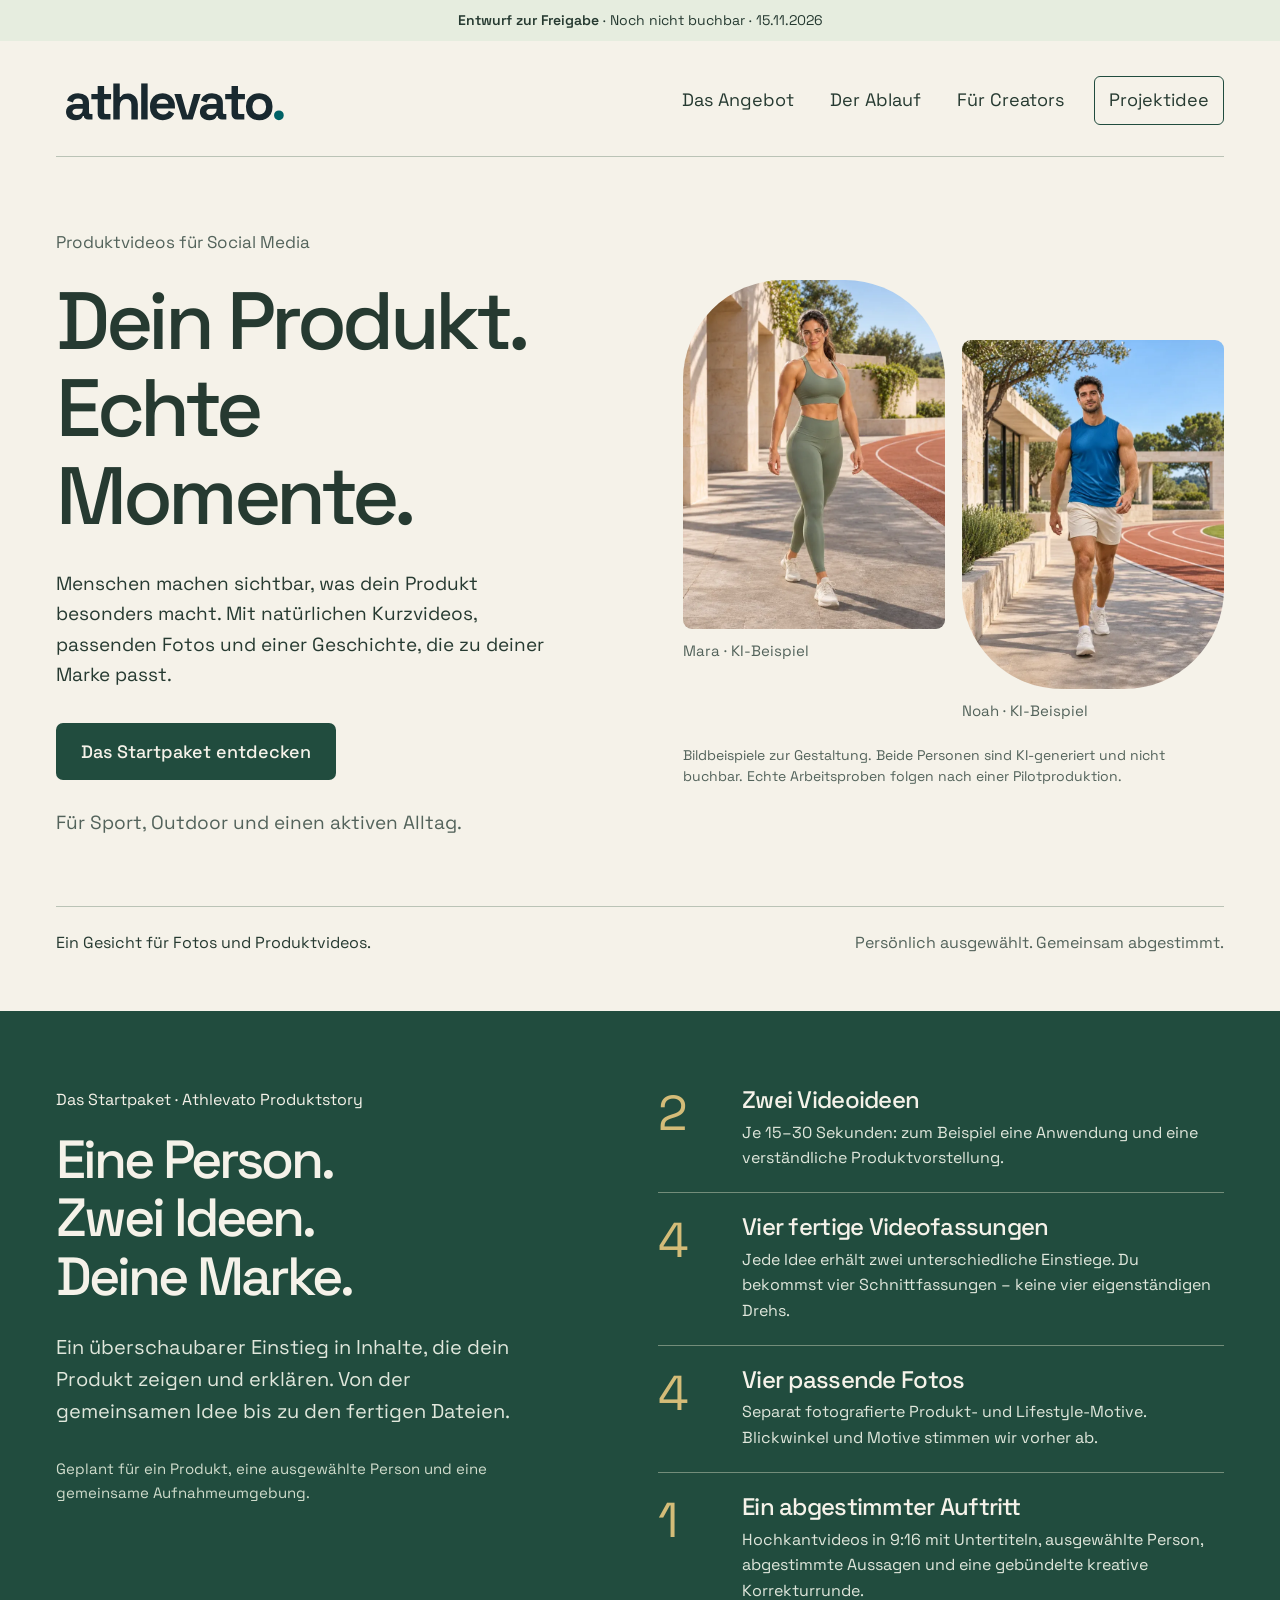
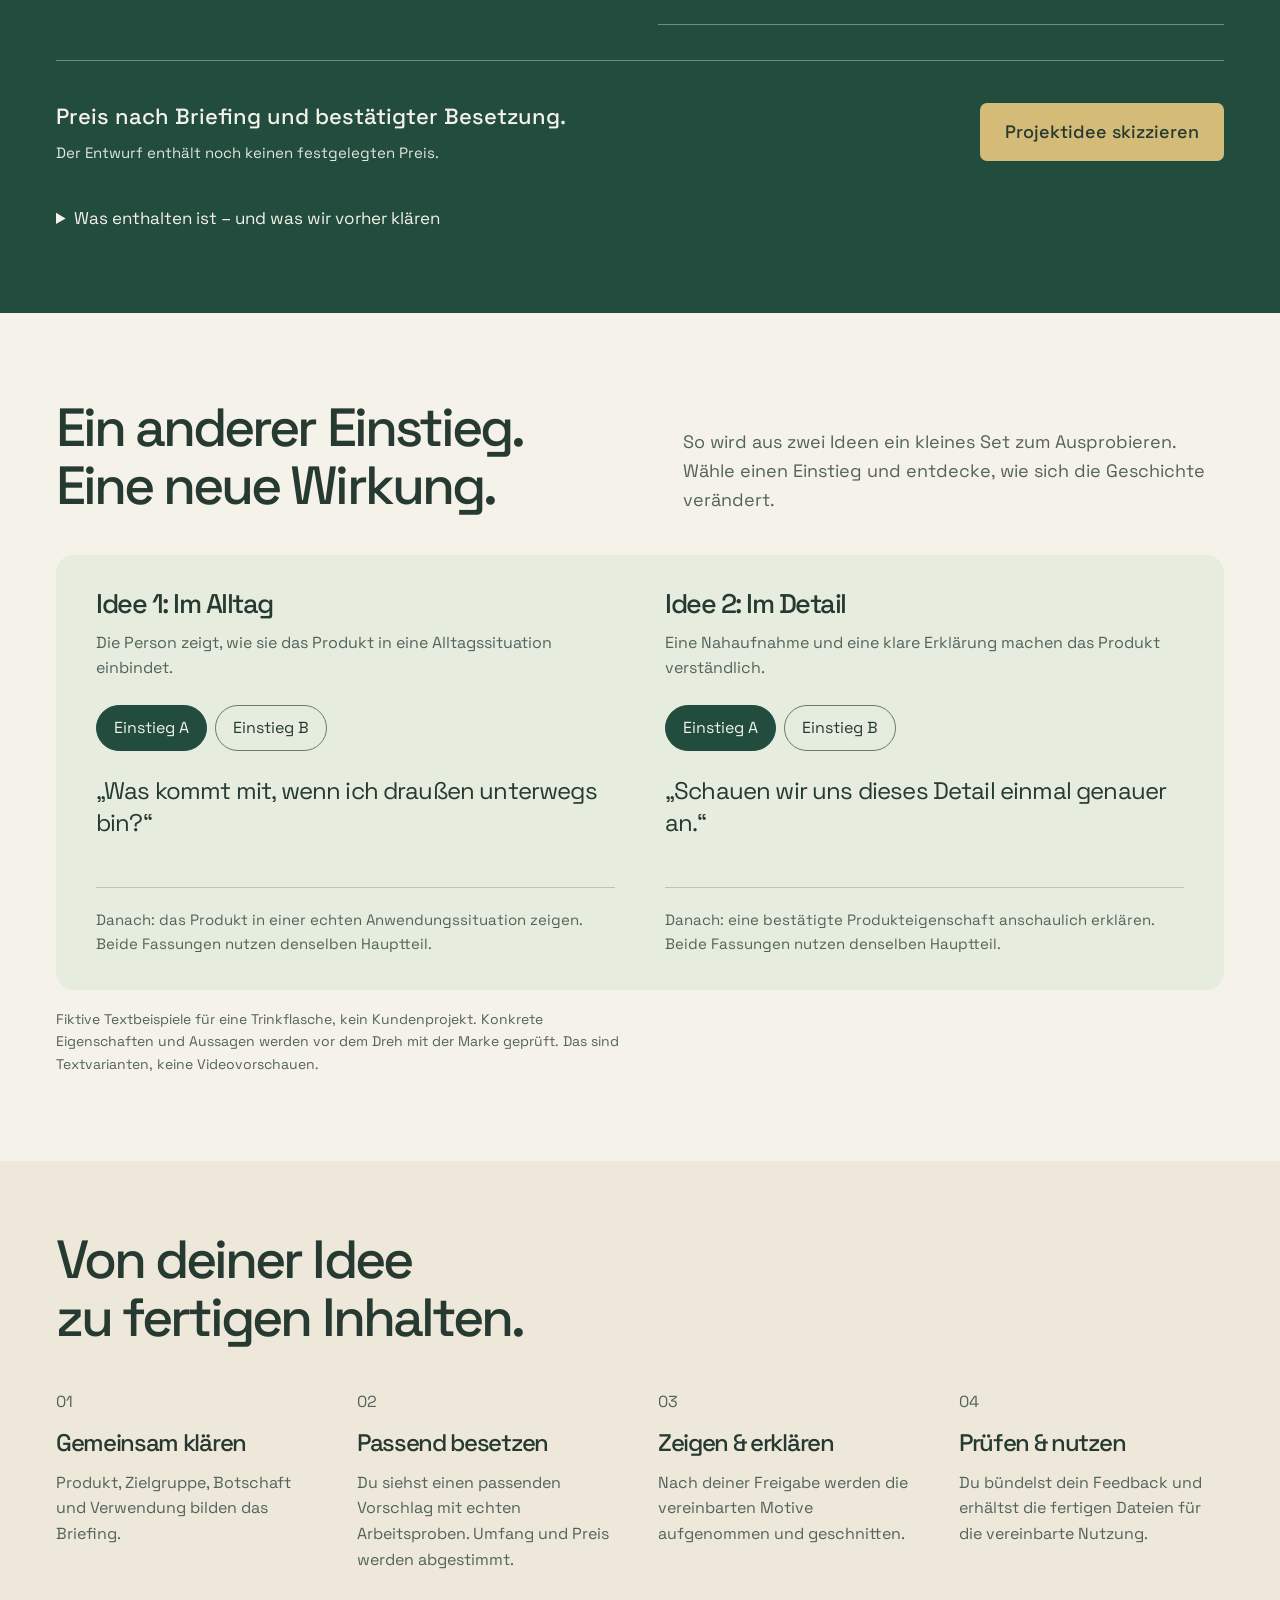
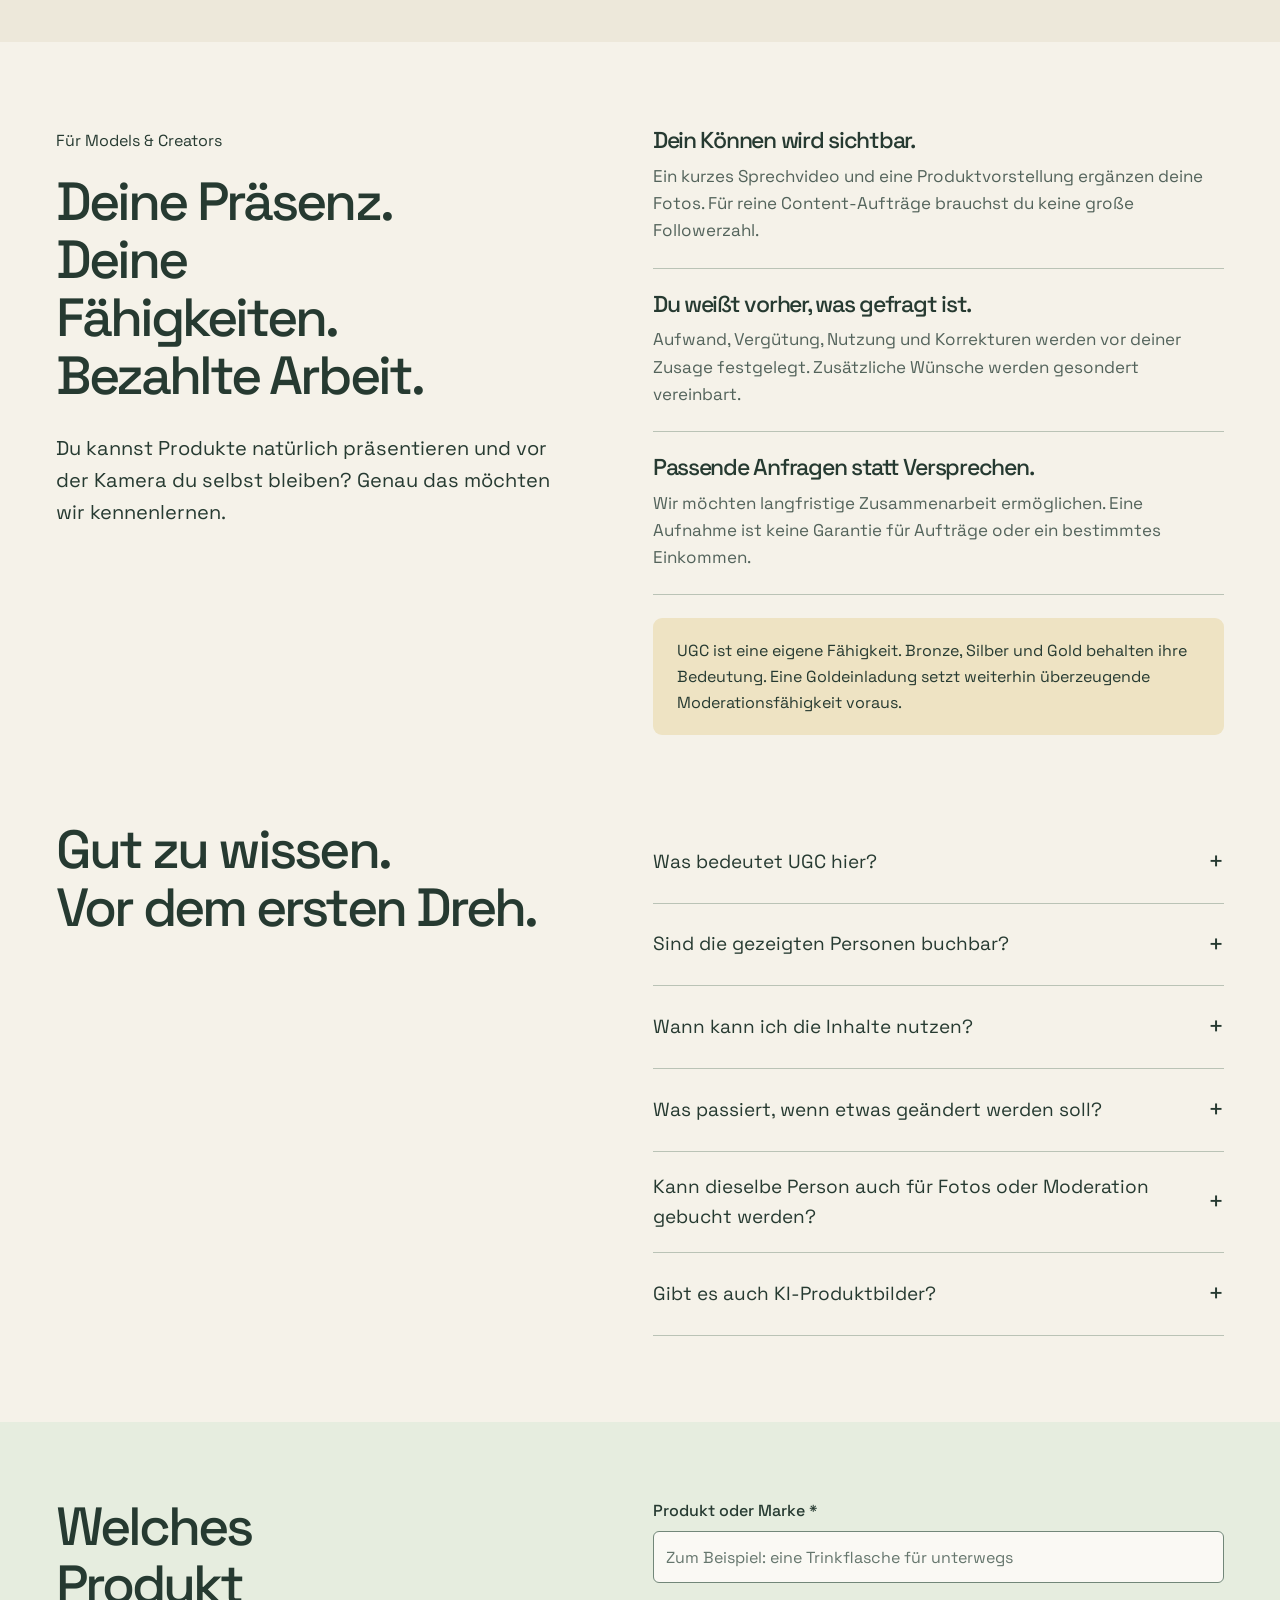
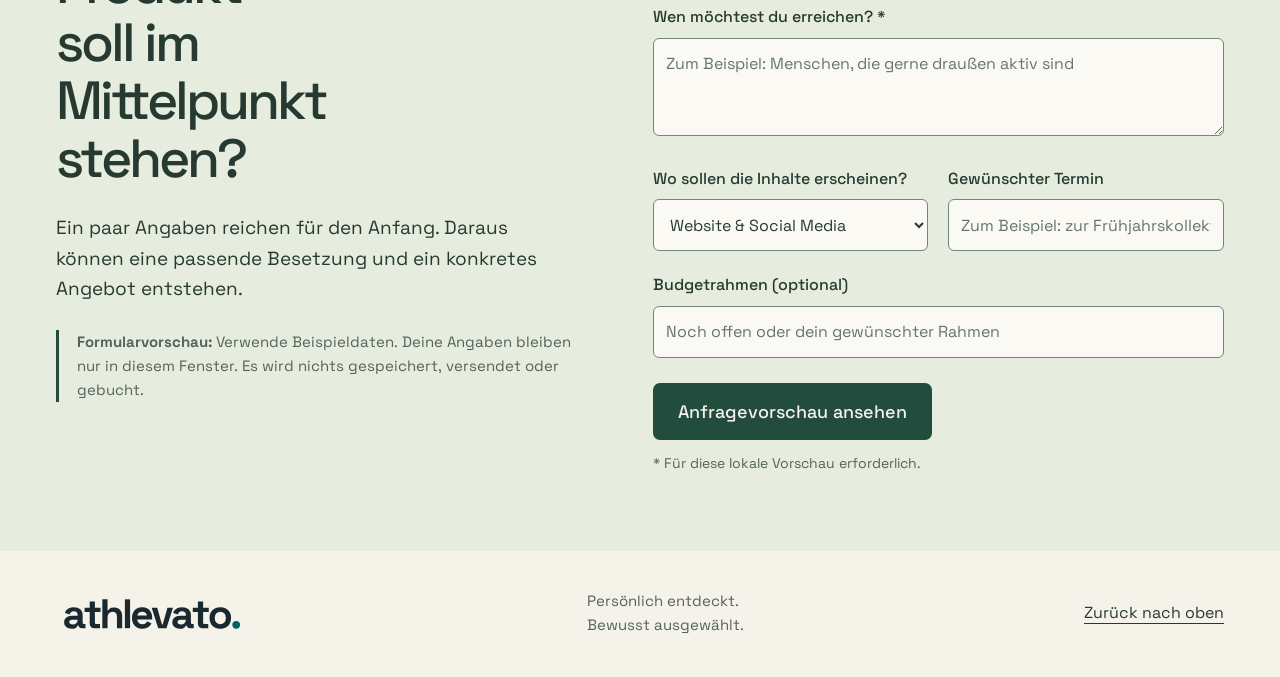
==== athlevato/ugc/index.html @ 89433fc5 "Add separate Athlevato UGC offer draft showcase" ====
<!doctype html>
<html lang="de">
<head>
<meta charset="utf-8"><meta name="viewport" content="width=device-width,initial-scale=1">
<meta name="robots" content="noindex,nofollow"><meta name="theme-color" content="#214c3e">
<meta http-equiv="Content-Security-Policy" content="default-src 'none'; img-src data:; font-src data:; style-src 'unsafe-inline'; script-src 'unsafe-inline'; connect-src 'none'; form-action 'none'; base-uri 'none'">
<meta name="description" content="Athlevato-Gestaltungsentwurf: Produktvideos und Fotos mit ausgewählten Menschen. Kein buchbares Angebot.">
<title>Athlevato Produktstory – Website-Entwurf</title>
<style>@font-face{font-family:Athlevato;src:url('[data-uri]') format('woff2');font-weight:300 700;font-display:swap}
:root{color-scheme:light;--paper:#f5f2e9;--forest:#214c3e;--sage:#e6eddf;--gold:#d4bc78;--ink:#263a31;--muted:#53635b;--line:#bac3b6}
*{box-sizing:border-box}html{scroll-behavior:smooth;scroll-padding-top:30px}body{margin:0;background:var(--paper);color:var(--ink);font:400 18px/1.6 Athlevato,Arial,sans-serif;-webkit-font-smoothing:antialiased}button,input,select,textarea{font:inherit}button,a,summary{touch-action:manipulation}button{cursor:pointer}a{color:inherit;text-underline-offset:5px}img{display:block;max-width:100%;height:auto}h1,h2,h3,p,figure{margin:0}h1,h2,h3{font-weight:500;letter-spacing:-.055em;line-height:1.08}p{max-width:64ch}h1{font-size:clamp(62px,6.35vw,96px)}h2{font-size:clamp(40px,4.2vw,64px)}h3{font-size:27px}.wrap{width:min(1280px,calc(100% - 112px));margin:auto}a:focus-visible,button:focus-visible,input:focus-visible,select:focus-visible,textarea:focus-visible,summary:focus-visible{outline:3px solid #99702b;outline-offset:5px}.on-dark :focus-visible{outline-color:var(--gold)}[hidden]{display:none!important}.skip{position:fixed;z-index:20;top:10px;left:15px;background:var(--forest);color:white;padding:14px;transform:translateY(-180%)}.skip:focus{transform:none}.draft-ribbon{padding:10px 20px;background:var(--sage);text-align:center;font-size:14px;line-height:1.5}.draft-ribbon strong{font-weight:600}.site-header{display:flex;align-items:center;justify-content:space-between;gap:20px;padding-block:27px 23px;border-bottom:1px solid var(--line)}.wordmark{display:block;width:235px;flex-shrink:0}.wordmark img{width:100%}.site-header nav{display:flex;align-items:center;gap:8px}.site-header nav a{padding:9px 14px;min-height:48px;display:flex;align-items:center;text-decoration:none;border-radius:6px;font-size:18px}.site-header nav a:hover{background:var(--sage)}.site-header nav .nav-cta{border:1px solid var(--forest);margin-left:8px}.hero{display:grid;grid-template-columns:1.05fr 1fr;gap:58px;align-items:center;padding-block:72px 68px}.hero-copy .intro-label{margin-bottom:22px;font-size:17px;color:var(--muted)}.hero-copy>p:not(.intro-label){font-size:19px;margin-top:28px;max-width:43ch}.hero-actions{display:flex;align-items:center;gap:24px;margin-top:32px;flex-wrap:wrap}.button{display:inline-flex;align-items:center;justify-content:center;min-height:56px;border:1px solid transparent;padding:15px 24px;border-radius:7px;background:var(--forest);color:var(--paper);text-decoration:none;font-weight:500;line-height:1.4;transition:background .15s}.button:hover{background:#173b2f}.button.gold{background:var(--gold);color:var(--ink)}.button.gold:hover{background:#e0cb93}.button.ghost{background:transparent;border-color:var(--forest);color:var(--forest)}.button.ghost:hover{background:var(--sage)}.hero .sector{font-size:15px;margin-top:23px;color:var(--muted)}.hero-visual{min-width:0;position:relative}.photo-duo{display:grid;grid-template-columns:1fr 1fr;gap:17px;align-items:start}.photo-duo figure:nth-child(2){padding-top:60px}.photo-duo img{width:100%;aspect-ratio:3/4;object-fit:contain;border-radius:100px 100px 9px 9px}.photo-duo figure:nth-child(2) img{border-radius:9px 9px 100px 100px}.photo-duo figcaption{font-size:15px;padding-top:10px;color:var(--muted)}.image-note{font-size:14px;line-height:1.5;margin-top:22px;color:var(--muted)}.hero-bottom{display:flex;justify-content:space-between;gap:26px;border-top:1px solid var(--line);padding-block:23px 27px;font-size:16px}.hero-bottom span:last-child{color:var(--muted)}.package{background:var(--forest);color:var(--paper);padding-block:76px 70px;margin-top:28px}.package-grid{display:grid;grid-template-columns:.95fr 1.05fr;gap:90px}.eyebrow{font-size:16px;margin-bottom:19px}.package h2{max-width:12ch}.package-lead{font-size:20px;margin-top:25px;max-width:35ch;color:#e0e7dc}.package .scope{font-size:15px;color:#d0dccc;margin-top:30px}.deliverable{display:grid;grid-template-columns:64px 1fr;gap:20px;padding:21px 0;border-bottom:1px solid #738d7a}.deliverable:first-child{padding-top:0}.deliverable .number{font-size:49px;line-height:1.1;letter-spacing:-.07em;color:var(--gold)}.deliverable h3{font-size:24px;letter-spacing:-.03em;margin-bottom:7px}.deliverable p{font-size:16px;color:#e0e7dc;line-height:1.6}.package-foot{display:flex;justify-content:space-between;align-items:center;gap:32px;padding-top:38px;margin-top:35px;border-top:1px solid #738d7a}.package-foot strong{font-size:22px;font-weight:500;display:block}.package-foot small{display:block;font-size:15px;color:#e0e7dc;margin-top:6px}.package-details{margin-top:30px}.package-details summary{cursor:pointer;min-height:48px;padding-block:10px;font-size:17px}.package-details>div{padding-top:15px;color:#e0e7dc}.package-details p{font-size:16px;margin-bottom:14px;max-width:80ch}.section{padding-block:86px}.section-head{display:grid;grid-template-columns:1.05fr 1fr;gap:58px;align-items:end;margin-bottom:40px}.section-head>p{color:var(--muted);max-width:44ch}.story-demo{background:var(--sage);border-radius:18px;padding:34px 40px;display:grid;grid-template-columns:1fr 1fr;gap:50px}.concept{min-width:0}.concept>p{font-size:16px;color:var(--muted);margin-top:12px}.variant-switch{display:flex;gap:8px;margin-top:24px;flex-wrap:wrap}.variant-switch button{min-height:46px;padding:9px 17px;border:1px solid #647b6d;border-radius:30px;background:transparent;color:var(--ink);font-size:16px}.variant-switch button[aria-pressed=true]{background:var(--forest);color:var(--paper);border-color:var(--forest)}.opening{font-size:24px;line-height:1.35;letter-spacing:-.035em;margin-top:24px;min-height:100px}.concept .rest{padding-top:20px;border-top:1px solid var(--line);font-size:15px}.demo-note{font-size:14px;color:var(--muted);margin-top:18px}.workflow{background:#ede8da;padding-block:70px}.workflow h2{max-width:19ch;margin-bottom:42px}.steps{list-style:none;padding:0;margin:0;display:grid;grid-template-columns:repeat(4,1fr);gap:36px}.step-num{font-size:16px;display:block;color:var(--muted);margin-bottom:15px}.steps h3{font-size:24px;margin-bottom:14px}.steps p{font-size:16px;color:var(--muted)}.creator-section{display:grid;grid-template-columns:.95fr 1.05fr;gap:80px;align-items:start}.creator-section h2{max-width:12ch}.creator-section .lead{font-size:20px;margin-top:27px}.creator-points{padding:0;margin:0;list-style:none}.creator-points li{padding:0 0 23px;margin-bottom:23px;border-bottom:1px solid var(--line)}.creator-points h3{font-size:23px;margin-bottom:10px}.creator-points p{font-size:17px;color:var(--muted)}.gold-note{padding:20px 24px;background:#eee3c3;font-size:16px;border-radius:9px}.faq-section{padding-top:0}.faq-grid{display:grid;grid-template-columns:.95fr 1.05fr;gap:80px}.faq-list{min-width:0}.faq-list details{border-bottom:1px solid var(--line)}.faq-list summary{list-style:none;cursor:pointer;font-size:19px;display:flex;justify-content:space-between;align-items:center;gap:20px;min-height:70px;padding-block:20px}.faq-list summary::-webkit-details-marker{display:none}.faq-list summary span{font-size:26px}.faq-list details[open] summary span{transform:rotate(45deg)}.faq-list details p{color:var(--muted);padding:0 30px 24px 0;font-size:17px}.request-section{background:var(--sage);padding-block:76px}.request-grid{display:grid;grid-template-columns:.95fr 1.05fr;gap:80px}.request-grid h2{max-width:11ch}.request-grid .lead{font-size:19px;margin-top:25px}.request-note{margin-top:26px;border-left:3px solid var(--forest);padding-left:18px;font-size:15px;color:var(--muted)}.form-grid{display:grid;grid-template-columns:1fr 1fr;gap:21px 20px}.field{display:block;min-width:0}.field.full{grid-column:1/-1}.field>span{display:block;font-size:16px;font-weight:500;margin-bottom:8px}.field input,.field select,.field textarea{width:100%;min-height:52px;border:1px solid #728779;border-radius:6px;background:#faf9f4;color:var(--ink);padding:12px;font-size:16px}.field textarea{min-height:98px;resize:vertical}.field input::placeholder,.field textarea::placeholder{color:#65766d;opacity:1}.form-actions{margin-top:25px}.form-actions p{font-size:14px;color:var(--muted);margin-top:12px}.footer{display:flex;justify-content:space-between;gap:30px;align-items:center;padding-block:36px 38px}.footer img{width:190px}.footer p{font-size:15px;color:var(--muted)}.footer a{min-height:44px;display:flex;align-items:center;font-size:16px}dialog{width:min(660px,calc(100vw - 32px));max-height:90dvh;padding:34px;border:0;border-radius:14px;background:var(--paper);color:var(--ink);box-shadow:0 18px 60px #18352a40}dialog::backdrop{background:#18352a99}dialog h2{font-size:37px;padding-right:42px}dialog>p{font-size:16px;color:var(--muted);margin-top:18px}.dialog-close{position:absolute;right:17px;top:17px;width:44px;height:44px;background:var(--sage);border:0;border-radius:50%;color:var(--ink);font-size:28px}.preview-list{margin:24px 0}.preview-list div{padding:13px 0;border-bottom:1px solid var(--line)}.preview-list dt{font-size:14px;color:var(--muted)}.preview-list dd{font-size:17px;margin:5px 0 0;overflow-wrap:anywhere}.dialog-bottom{margin-top:20px}::selection{background:var(--gold);color:var(--ink)}
@media(min-width:1600px){.hero{padding-block:90px}.photo-duo{gap:22px}}
@media(max-width:1150px){.wrap{width:calc(100% - 72px)}.site-header nav a{padding-inline:10px;font-size:16px}.wordmark{width:200px}.hero{gap:35px}.hero h1{font-size:clamp(58px,6.8vw,80px)}.package-grid,.creator-section,.faq-grid,.request-grid{gap:48px}.package-grid{grid-template-columns:1fr 1.1fr}.section-head{gap:40px}.steps{gap:24px}.photo-duo figure:nth-child(2){padding-top:44px}}
@media(max-width:850px){.site-header{flex-wrap:wrap;padding-block:21px 17px;gap:14px}.site-header nav{width:100%;justify-content:space-between;gap:4px}.site-header nav a{padding:9px 10px}.site-header nav .nav-cta{margin-left:0}.hero{grid-template-columns:1fr;gap:38px;padding-block:42px}.hero h1{font-size:clamp(60px,9.8vw,85px)}.hero-copy>p:not(.intro-label){max-width:55ch}.hero-visual{width:min(610px,100%);margin:auto}.photo-duo figure:nth-child(2){padding-top:40px}.hero-bottom{flex-direction:column;gap:8px}.package-grid,.section-head,.creator-section,.faq-grid,.request-grid{grid-template-columns:1fr;gap:34px}.package h2,.creator-section h2,.request-grid h2{max-width:none}.package-lead{max-width:50ch}.package-grid{gap:40px}.package-foot{align-items:flex-start}.package-foot strong{font-size:20px}.section-head{margin-bottom:30px}.story-demo{padding:30px;gap:32px}.opening{font-size:21px;min-height:115px}.steps{grid-template-columns:1fr 1fr;gap:34px}.creator-section .lead{max-width:52ch}.request-note{max-width:45ch}}
@media(max-width:540px){body{font-size:17px}.wrap{width:calc(100% - 40px)}.draft-ribbon{font-size:14px;padding:9px 20px}.site-header{gap:13px}.wordmark{width:200px}.site-header nav{gap:7px;flex-wrap:wrap;justify-content:flex-start}.site-header nav a{font-size:15px;padding:8px 10px;min-height:44px;border:1px solid var(--line);border-radius:5px}.site-header nav .nav-cta{border-color:var(--forest)}.hero{padding-block:35px 30px;gap:32px}.hero-copy .intro-label{font-size:15px;margin-bottom:19px}.hero h1{font-size:clamp(48px,12.4vw,66px);line-height:1.05;letter-spacing:-.055em}.hero-copy>p:not(.intro-label){font-size:18px;margin-top:23px}.hero-actions{margin-top:25px}.button{font-size:16px;padding:14px 18px;min-height:54px}.hero .sector{margin-top:18px;font-size:14px}.photo-duo{gap:12px}.photo-duo figure:nth-child(2){padding-top:30px}.photo-duo img{border-radius:64px 64px 7px 7px}.photo-duo figure:nth-child(2) img{border-radius:7px 7px 64px 64px}.photo-duo figcaption{font-size:14px}.image-note{font-size:14px;margin-top:18px}.hero-bottom{font-size:15px;padding-block:20px}.package{margin-top:16px;padding-block:48px}.package h2{font-size:46px;max-width:11ch}.package-lead{font-size:18px}.package .scope{margin-top:22px}.deliverable{grid-template-columns:45px 1fr;gap:18px}.deliverable .number{font-size:40px}.deliverable h3{font-size:23px}.deliverable p{font-size:16px}.package-foot{display:block;padding-top:27px;margin-top:25px}.package-foot .button{margin-top:24px;width:100%}.package-details{margin-top:23px}.section{padding-block:52px}h2{font-size:43px}.section-head{gap:23px}.section-head>p{font-size:17px}.story-demo{display:block;padding:26px 22px;border-radius:12px}.concept+ .concept{margin-top:31px;padding-top:30px;border-top:1px solid #99aa9c}.opening{min-height:0;font-size:23px;margin-top:23px;margin-bottom:22px}.concept .rest{font-size:15px}.workflow{padding-block:49px}.workflow h2{font-size:42px;margin-bottom:30px}.steps{grid-template-columns:1fr;gap:24px}.steps li{display:grid;grid-template-columns:30px 1fr;column-gap:16px}.step-num{grid-row:span 2;margin:2px 0 0}.steps h3{margin-bottom:7px}.steps p{grid-column:2}.creator-section{gap:32px}.creator-section .lead{font-size:18px;margin-top:21px}.creator-points h3{font-size:23px}.creator-points p{font-size:17px}.gold-note{padding:18px;font-size:15px}.faq-section{padding-top:0}.faq-list summary{font-size:18px;min-height:64px}.faq-list details p{font-size:16px;padding-right:0}.request-section{padding-block:50px}.request-grid{gap:32px}.request-grid h2{font-size:45px}.request-grid .lead{font-size:18px;margin-top:21px}.form-grid{grid-template-columns:1fr;gap:19px}.field.full{grid-column:auto}.form-actions .button{width:100%}.footer{flex-wrap:wrap;gap:18px;padding-block:28px}.footer img{width:180px}.footer p{font-size:14px;max-width:26ch}.footer a{font-size:15px}dialog{padding:29px 23px}dialog h2{font-size:30px}}
@media(max-width:359px){.wrap{width:calc(100% - 32px)}.site-header nav a{font-size:14px;padding-inline:8px}.hero h1{font-size:46px}.package h2,h2{font-size:40px}.photo-duo{gap:10px}.photo-duo figcaption{font-size:14px}.form-actions .button{padding-inline:10px}}
@media(prefers-reduced-motion:reduce){html{scroll-behavior:auto}*,*::before,*::after{transition:none!important;animation:none!important}}
</style>
</head>
<body id="top">
<a class="skip" href="#main">Zum Inhalt springen</a>
<div class="draft-ribbon"><strong>Entwurf zur Freigabe</strong> · Noch nicht buchbar · 15.11.2026</div>
<header class="site-header wrap">
<a class="wordmark" href="#top" aria-label="Athlevato – zum Anfang"><img src="[data-uri]" alt="Athlevato" width="235" height="65"></a>
<nav aria-label="Seitennavigation"><a href="#angebot">Das Angebot</a><a href="#ablauf">Der Ablauf</a><a href="#creators">Für Creators</a><a class="nav-cta" href="#projekt">Projektidee</a></nav>
</header>
<main id="main">
<section class="hero wrap" aria-labelledby="hero-title">
<div class="hero-copy"><p class="intro-label">Produktvideos für Social Media</p>
<h1 id="hero-title">Dein Produkt.<br>Echte Momente.</h1>
<p>Menschen machen sichtbar, was dein Produkt besonders macht. Mit natürlichen Kurzvideos, passenden Fotos und einer Geschichte, die zu deiner Marke passt.</p>
<div class="hero-actions"><a class="button" href="#angebot">Das Startpaket entdecken</a></div>
<p class="sector">Für Sport, Outdoor und einen aktiven Alltag.</p></div>
<div class="hero-visual"><div class="photo-duo">
<figure><img src="[data-uri]" width="720" height="960" alt="Mara, eine fiktive KI-Beispielperson in salbeigrüner Sportkleidung, vollständig von Kopf bis Fuß."><figcaption>Mara · KI-Beispiel</figcaption></figure>
<figure><img src="[data-uri]" width="720" height="960" alt="Noah, eine fiktive KI-Beispielperson in blauem Sportshirt und hellen Shorts, vollständig von Kopf bis Fuß."><figcaption>Noah · KI-Beispiel</figcaption></figure>
</div><p class="image-note">Bildbeispiele zur Gestaltung. Beide Personen sind KI-generiert und nicht buchbar. Echte Arbeitsproben folgen nach einer Pilotproduktion.</p></div>
</section>
<div class="hero-bottom wrap"><span>Ein Gesicht für Fotos und Produktvideos.</span><span>Persönlich ausgewählt. Gemeinsam abgestimmt.</span></div>

<section class="package on-dark" id="angebot" aria-labelledby="package-title"><div class="wrap">
<div class="package-grid"><div><p class="eyebrow">Das Startpaket · Athlevato Produktstory</p><h2 id="package-title">Eine Person.<br>Zwei Ideen.<br>Deine Marke.</h2><p class="package-lead">Ein überschaubarer Einstieg in Inhalte, die dein Produkt zeigen und erklären. Von der gemeinsamen Idee bis zu den fertigen Dateien.</p><p class="scope">Geplant für ein Produkt, eine ausgewählte Person und eine gemeinsame Aufnahmeumgebung.</p></div>
<div class="deliverables">
<div class="deliverable"><span class="number" aria-hidden="true">2</span><div><h3>Zwei Videoideen</h3><p>Je 15–30 Sekunden: zum Beispiel eine Anwendung und eine verständliche Produktvorstellung.</p></div></div>
<div class="deliverable"><span class="number" aria-hidden="true">4</span><div><h3>Vier fertige Videofassungen</h3><p>Jede Idee erhält zwei unterschiedliche Einstiege. Du bekommst vier Schnittfassungen – keine vier eigenständigen Drehs.</p></div></div>
<div class="deliverable"><span class="number" aria-hidden="true">4</span><div><h3>Vier passende Fotos</h3><p>Separat fotografierte Produkt- und Lifestyle-Motive. Blickwinkel und Motive stimmen wir vorher ab.</p></div></div>
<div class="deliverable"><span class="number" aria-hidden="true">1</span><div><h3>Ein abgestimmter Auftritt</h3><p>Hochkantvideos in 9:16 mit Untertiteln, ausgewählte Person, abgestimmte Aussagen und eine gebündelte kreative Korrekturrunde.</p></div></div>
</div></div>
<div class="package-foot"><div><strong>Preis nach Briefing und bestätigter Besetzung.</strong><small>Der Entwurf enthält noch keinen festgelegten Preis.</small></div><a class="button gold" href="#projekt">Projektidee skizzieren</a></div>
<details class="package-details"><summary>Was enthalten ist – und was wir vorher klären</summary><div><p><strong>Enthalten:</strong> gemeinsames Briefing, zwei abgestimmte Videoideen, Besetzungsvorschlag, Koordination, Schnitt, Untertitel und Lieferung als vier MP4-Dateien plus vier JPG-Fotos. Videoauflösung: 1080 × 1920 Pixel. Fotoformat und Zuschnitt werden mit dem Briefing festgelegt.</p><p><strong>Vor der Beauftragung:</strong> tatsächliche Besetzung, Honorar und Gesamtpreis, Liefertermin, Freigabe der Aussagen, Nutzungskanäle, Länder und Laufzeit sowie Produktversand und Rückgabe. Eine Buchung setzt bestätigte Produktionskapazität voraus.</p><p><strong>Separat vereinbaren:</strong> zusätzliche Konzepte, Formate, Rohmaterial, weitere kreative Korrekturen, Veröffentlichung auf Creator-Kanälen, Werbeschaltung und Vor-Ort-Produktion. Technische Abweichungen vom vereinbarten Briefing werden behoben.</p></div></details>
</div></section>

<section class="section wrap" id="beispiel" aria-labelledby="example-title"><div class="section-head"><h2 id="example-title">Ein anderer Einstieg.<br>Eine neue Wirkung.</h2><p>So wird aus zwei Ideen ein kleines Set zum Ausprobieren. Wähle einen Einstieg und entdecke, wie sich die Geschichte verändert.</p></div>
<div class="story-demo">
<article class="concept"><h3>Idee 1: Im Alltag</h3><p>Die Person zeigt, wie sie das Produkt in eine Alltagssituation einbindet.</p><div class="variant-switch" role="group" aria-label="Einstieg für die Alltagsidee"><button type="button" data-concept="daily" data-variant="a" aria-pressed="true">Einstieg A</button><button type="button" data-concept="daily" data-variant="b" aria-pressed="false">Einstieg B</button></div><div class="opening" id="daily-opening" aria-live="polite">„Was kommt mit, wenn ich draußen unterwegs bin?“</div><p class="rest">Danach: das Produkt in einer echten Anwendungssituation zeigen. Beide Fassungen nutzen denselben Hauptteil.</p></article>
<article class="concept"><h3>Idee 2: Im Detail</h3><p>Eine Nahaufnahme und eine klare Erklärung machen das Produkt verständlich.</p><div class="variant-switch" role="group" aria-label="Einstieg für die Detailidee"><button type="button" data-concept="detail" data-variant="a" aria-pressed="true">Einstieg A</button><button type="button" data-concept="detail" data-variant="b" aria-pressed="false">Einstieg B</button></div><div class="opening" id="detail-opening" aria-live="polite">„Schauen wir uns dieses Detail einmal genauer an.“</div><p class="rest">Danach: eine bestätigte Produkteigenschaft anschaulich erklären. Beide Fassungen nutzen denselben Hauptteil.</p></article>
</div><p class="demo-note">Fiktive Textbeispiele für eine Trinkflasche, kein Kundenprojekt. Konkrete Eigenschaften und Aussagen werden vor dem Dreh mit der Marke geprüft. Das sind Textvarianten, keine Videovorschauen.</p></section>

<section class="workflow" id="ablauf" aria-labelledby="workflow-title"><div class="wrap"><h2 id="workflow-title">Von deiner Idee<br>zu fertigen Inhalten.</h2><ol class="steps">
<li><span class="step-num" aria-hidden="true">01</span><h3>Gemeinsam klären</h3><p>Produkt, Zielgruppe, Botschaft und Verwendung bilden das Briefing.</p></li>
<li><span class="step-num" aria-hidden="true">02</span><h3>Passend besetzen</h3><p>Du siehst einen passenden Vorschlag mit echten Arbeitsproben. Umfang und Preis werden abgestimmt.</p></li>
<li><span class="step-num" aria-hidden="true">03</span><h3>Zeigen & erklären</h3><p>Nach deiner Freigabe werden die vereinbarten Motive aufgenommen und geschnitten.</p></li>
<li><span class="step-num" aria-hidden="true">04</span><h3>Prüfen & nutzen</h3><p>Du bündelst dein Feedback und erhältst die fertigen Dateien für die vereinbarte Nutzung.</p></li>
</ol></div></section>

<section class="section wrap creator-section" id="creators" aria-labelledby="creator-title"><div><p class="eyebrow">Für Models & Creators</p><h2 id="creator-title">Deine Präsenz.<br>Deine Fähigkeiten.<br>Bezahlte Arbeit.</h2><p class="lead">Du kannst Produkte natürlich präsentieren und vor der Kamera du selbst bleiben? Genau das möchten wir kennenlernen.</p></div><div><ul class="creator-points"><li><h3>Dein Können wird sichtbar.</h3><p>Ein kurzes Sprechvideo und eine Produktvorstellung ergänzen deine Fotos. Für reine Content-Aufträge brauchst du keine große Followerzahl.</p></li><li><h3>Du weißt vorher, was gefragt ist.</h3><p>Aufwand, Vergütung, Nutzung und Korrekturen werden vor deiner Zusage festgelegt. Zusätzliche Wünsche werden gesondert vereinbart.</p></li><li><h3>Passende Anfragen statt Versprechen.</h3><p>Wir möchten langfristige Zusammenarbeit ermöglichen. Eine Aufnahme ist keine Garantie für Aufträge oder ein bestimmtes Einkommen.</p></li></ul><p class="gold-note">UGC ist eine eigene Fähigkeit. Bronze, Silber und Gold behalten ihre Bedeutung. Eine Goldeinladung setzt weiterhin überzeugende Moderationsfähigkeit voraus.</p></div></section>

<section class="section faq-section wrap" aria-labelledby="faq-title"><div class="faq-grid"><h2 id="faq-title">Gut zu wissen.<br>Vor dem ersten Dreh.</h2><div class="faq-list">
<details><summary>Was bedeutet UGC hier?<span aria-hidden="true">+</span></summary><p>Gemeint sind beauftragte Produktinhalte, die Creators selbst vor der Kamera gestalten. Du erhältst Videos und Fotos für die vereinbarten Kanäle deiner Marke. Eine Veröffentlichung auf dem Profil der Person ist eine separate Leistung.</p></details>
<details><summary>Sind die gezeigten Personen buchbar?<span aria-hidden="true">+</span></summary><p>Nein. Mara und Noah sind fiktive KI-Beispielpersonen für diesen Entwurf. Reale Personen und echte Arbeitsproben erscheinen erst nach persönlicher Prüfung und Freigabe.</p></details>
<details><summary>Wann kann ich die Inhalte nutzen?<span aria-hidden="true">+</span></summary><p>Liefertermin und Nutzungsumfang werden vor der Beauftragung festgelegt. Dazu gehören Kanäle, Länder und Laufzeit sowie die Frage, ob du die Inhalte in bezahlter Werbung einsetzen möchtest.</p></details>
<details><summary>Was passiert, wenn etwas geändert werden soll?<span aria-hidden="true">+</span></summary><p>Eine gebündelte kreative Korrekturrunde ist im vorgeschlagenen Paket enthalten. Technische Abweichungen vom vereinbarten Briefing werden behoben. Neue Konzepte oder nachträglich geänderte Anforderungen stimmen wir gesondert ab.</p></details>
<details><summary>Kann dieselbe Person auch für Fotos oder Moderation gebucht werden?<span aria-hidden="true">+</span></summary><p>Das ist die Idee: ein stimmiger Markenauftritt mit passenden Menschen. Welche zusätzlichen Aufgaben eine Person übernehmen kann, prüfen wir anhand ihrer nachgewiesenen Fähigkeiten und Verfügbarkeit.</p></details>
<details><summary>Gibt es auch KI-Produktbilder?<span aria-hidden="true">+</span></summary><p>Als spätere Ergänzung prüfen wir Produktvisualisierungen mit freigegebenen Originalbildern. Dieses Startpaket umfasst echte Foto- und Videoaufnahmen. KI-Visualisierungen wären ein getrenntes Angebot nach einer Qualitätsprüfung.</p></details>
</div></div></section>

<section class="request-section" id="projekt" aria-labelledby="request-title"><div class="wrap request-grid"><div><h2 id="request-title">Welches Produkt<br>soll im<br>Mittelpunkt stehen?</h2><p class="lead">Ein paar Angaben reichen für den Anfang. Daraus können eine passende Besetzung und ein konkretes Angebot entstehen.</p><p class="request-note"><strong>Formularvorschau:</strong> Verwende Beispieldaten. Deine Angaben bleiben nur in diesem Fenster. Es wird nichts gespeichert, versendet oder gebucht.</p></div>
<form id="project-form" autocomplete="off"><div class="form-grid"><label class="field full"><span>Produkt oder Marke *</span><input name="product" id="product" maxlength="150" placeholder="Zum Beispiel: eine Trinkflasche für unterwegs" required></label><label class="field full"><span>Wen möchtest du erreichen? *</span><textarea name="audience" id="audience" maxlength="500" placeholder="Zum Beispiel: Menschen, die gerne draußen aktiv sind" required></textarea></label><label class="field"><span>Wo sollen die Inhalte erscheinen?</span><select name="usage" id="usage"><option>Website &amp; Social Media</option><option>Bezahlte Social-Media-Werbung</option><option>Eigene Kanäle &amp; Werbung</option><option>Noch offen</option></select></label><label class="field"><span>Gewünschter Termin</span><input name="date" id="date" maxlength="100" placeholder="Zum Beispiel: zur Frühjahrskollektion"></label><label class="field full"><span>Budgetrahmen (optional)</span><input name="budget" id="budget" maxlength="100" placeholder="Noch offen oder dein gewünschter Rahmen"></label></div><div class="form-actions"><button class="button" type="submit">Anfragevorschau ansehen</button><p>* Für diese lokale Vorschau erforderlich.</p></div></form>
</div></section>
</main>
<footer class="footer wrap"><img src="[data-uri]" width="190" height="53" alt="Athlevato"><p>Persönlich entdeckt.<br>Bewusst ausgewählt.</p><a href="#top">Zurück nach oben</a></footer>
<dialog id="preview-dialog" aria-labelledby="preview-title" aria-describedby="preview-note"><button class="dialog-close" type="button" aria-label="Vorschau schließen" autofocus>×</button><h2 id="preview-title">Deine Projektidee</h2><p id="preview-note">So könnte die Anfrage zusammengefasst werden. Dies ist nur eine lokale Vorschau. Nichts wurde gesendet.</p><dl class="preview-list" id="preview-list"></dl><p><strong>Vorgeschlagenes Paket:</strong> eine Person, zwei Videoideen mit je zwei Einstiegen und vier Fotos. Preis, Besetzung, Termin und Nutzung bleiben abzustimmen.</p><div class="dialog-bottom"><button class="button ghost" type="button" id="edit-preview">Angaben bearbeiten</button></div></dialog>
<script>const openings = {
  daily: {a: '„Was kommt mit, wenn ich draußen unterwegs bin?“', b: '„Ein Blick auf das Produkt, das heute mitkommt.“'},
  detail: {a: '„Schauen wir uns dieses Detail einmal genauer an.“', b: '„So sieht das Produkt aus der Nähe aus.“'}
};
document.querySelectorAll('[data-concept]').forEach(button => {
  button.addEventListener('click', () => {
    const {concept, variant} = button.dataset;
    document.querySelectorAll(`[data-concept="${concept}"]`).forEach(item => item.setAttribute('aria-pressed', String(item === button)));
    document.getElementById(`${concept}-opening`).textContent = openings[concept][variant];
  });
});
const form = document.getElementById('project-form');
const dialog = document.getElementById('preview-dialog');
const preview = document.getElementById('preview-list');
let returnFocus;
form.addEventListener('submit', event => {
  event.preventDefault();
  if (!form.reportValidity()) return;
  returnFocus = document.activeElement;
  const data = new FormData(form);
  const rows = [['Produkt / Marke', data.get('product')], ['Zielgruppe', data.get('audience')], ['Verwendung', data.get('usage')], ['Termin', data.get('date') || 'Noch offen'], ['Budgetrahmen', data.get('budget') || 'Noch offen']];
  preview.replaceChildren();
  for (const [label, value] of rows) {
    const row = document.createElement('div');
    const term = document.createElement('dt');
    const detail = document.createElement('dd');
    term.textContent = label;
    detail.textContent = value;
    row.append(term, detail);
    preview.append(row);
  }
  dialog.showModal();
});
document.querySelector('.dialog-close').addEventListener('click', () => dialog.close());
document.getElementById('edit-preview').addEventListener('click', () => dialog.close());
dialog.addEventListener('close', () => returnFocus?.focus());
</script>
</body></html>
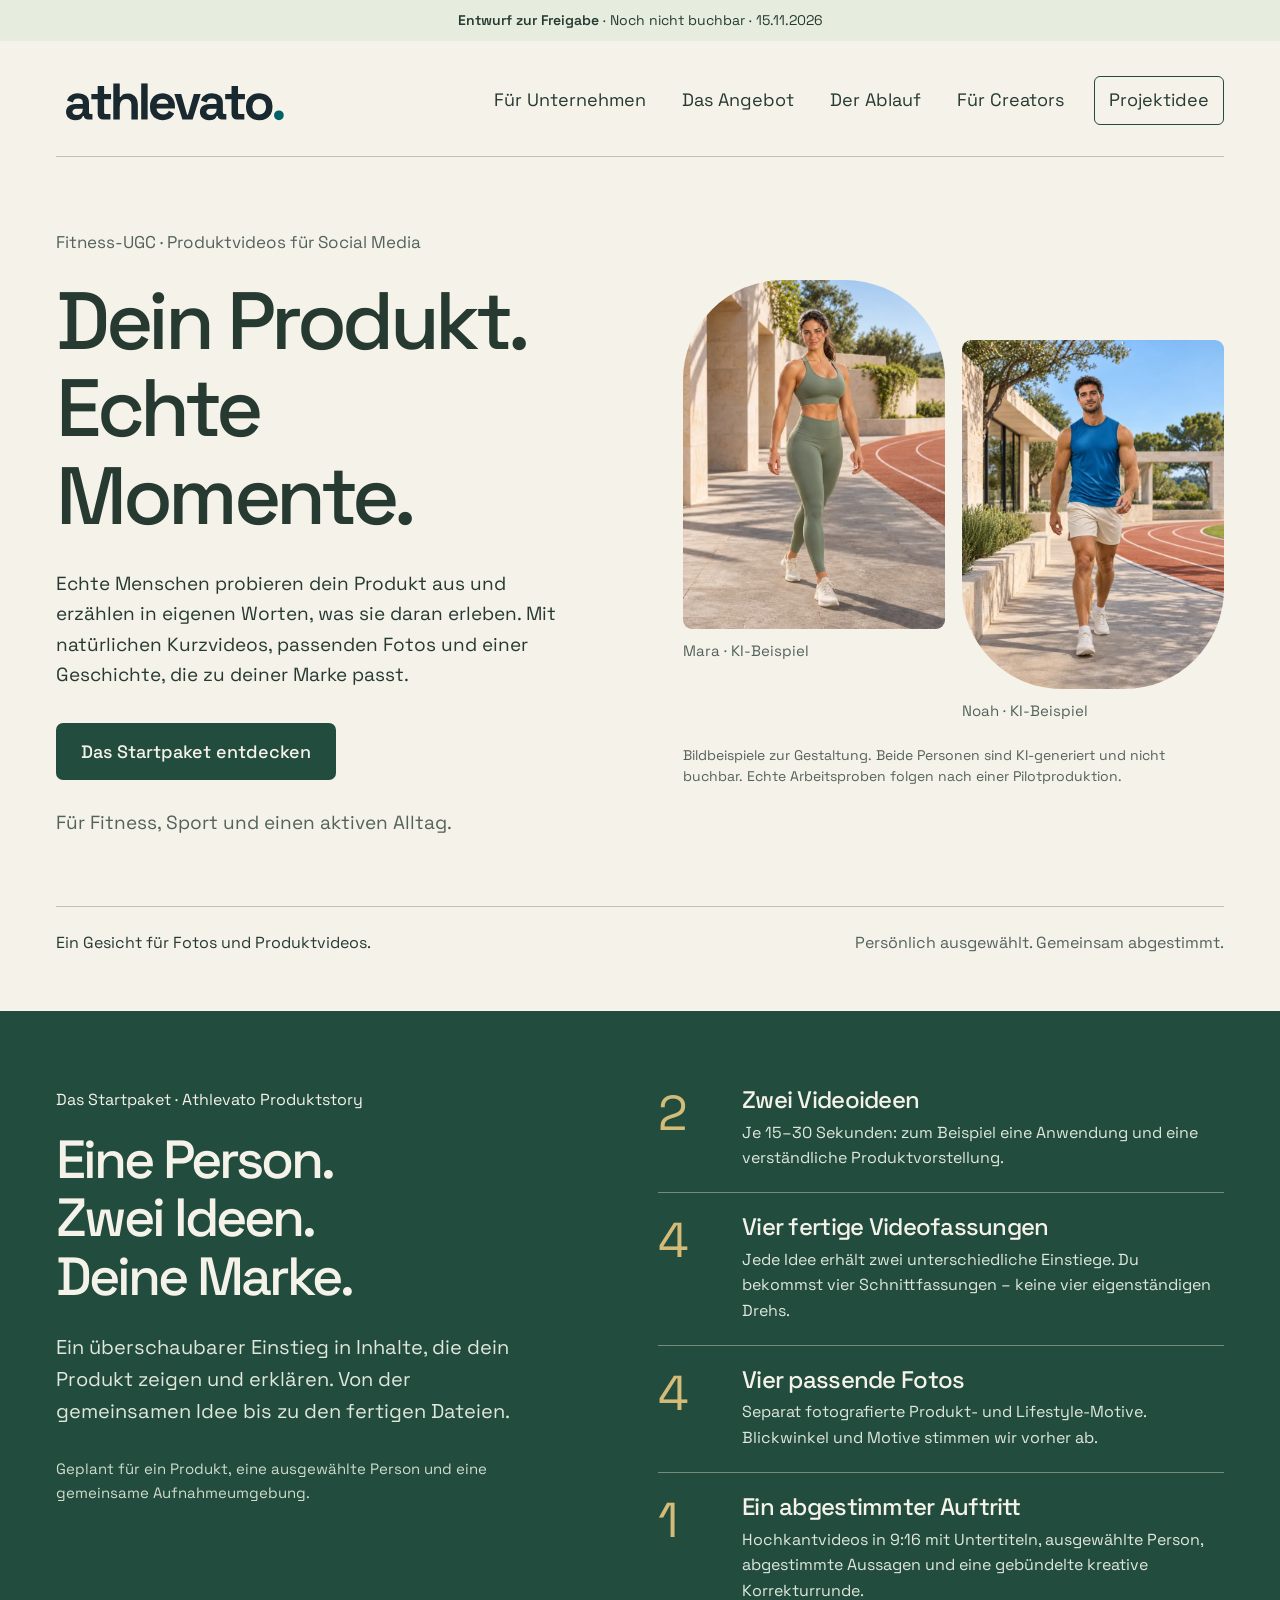
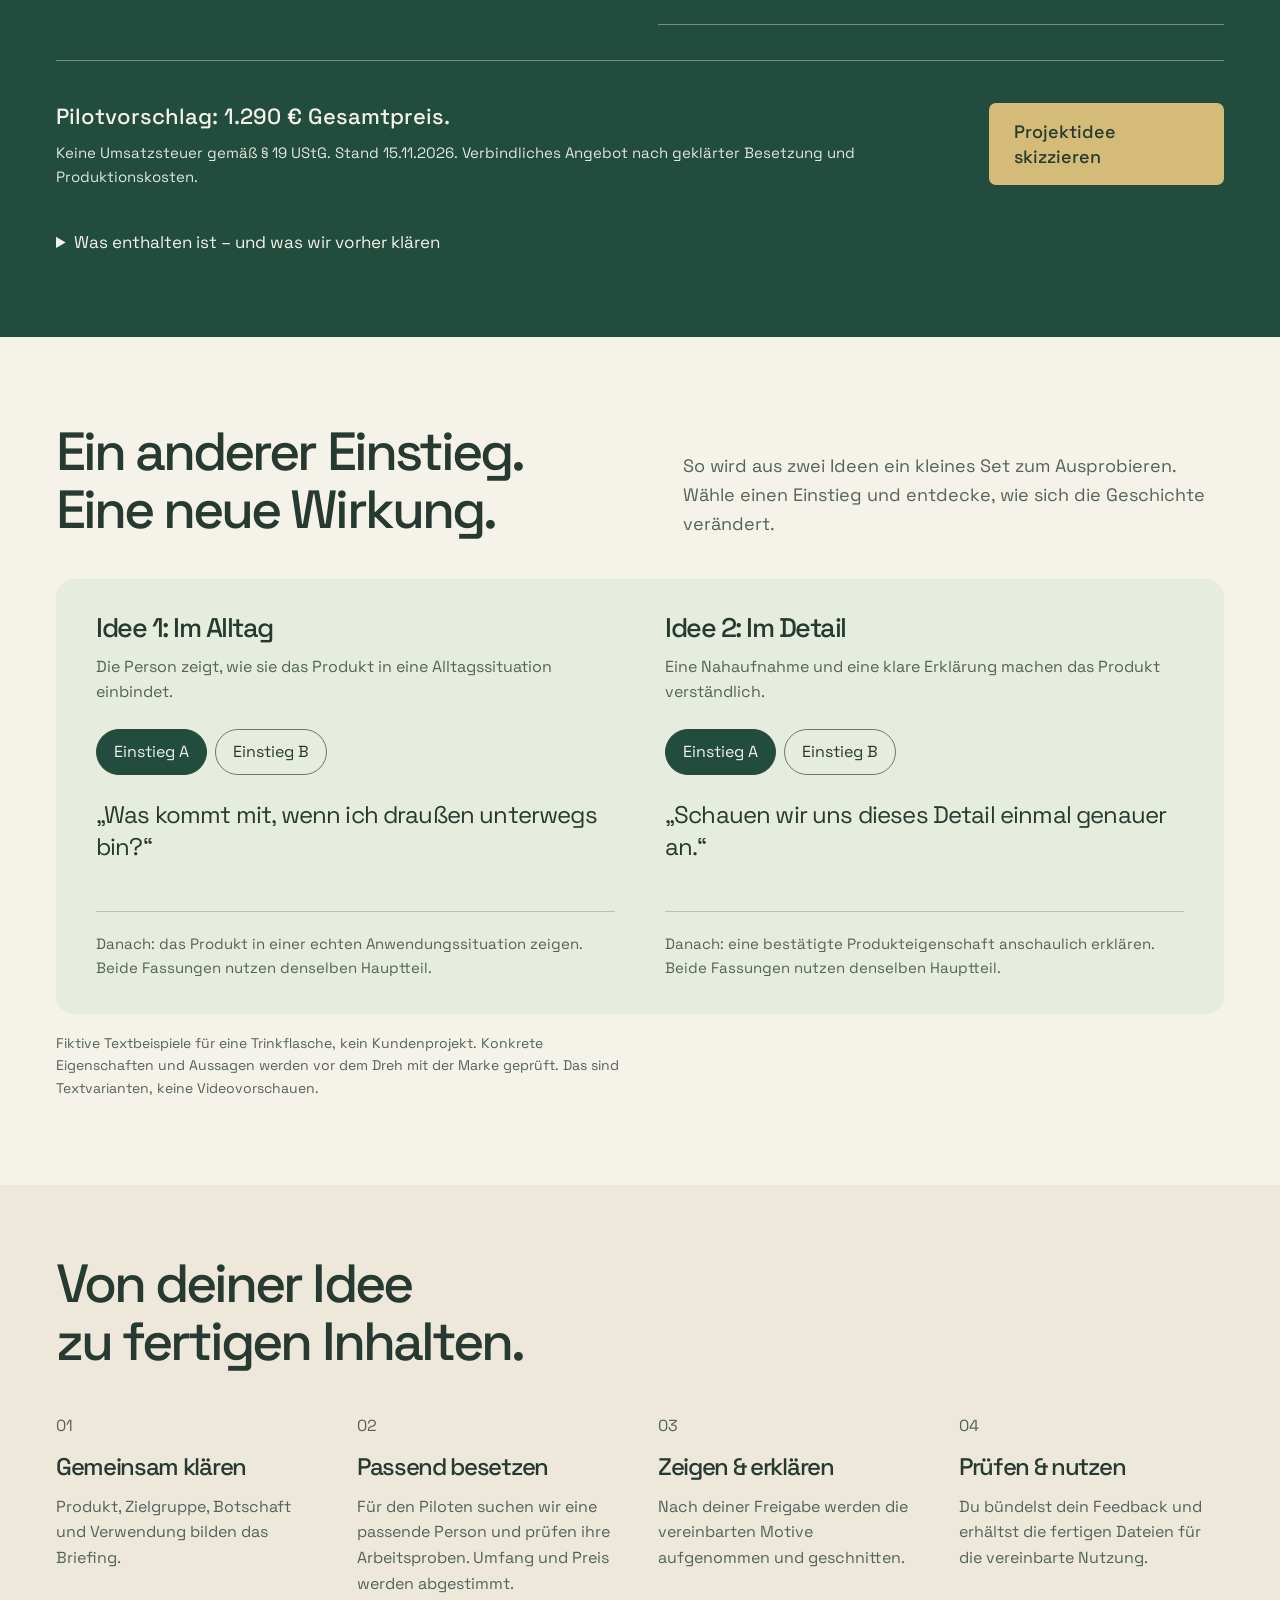
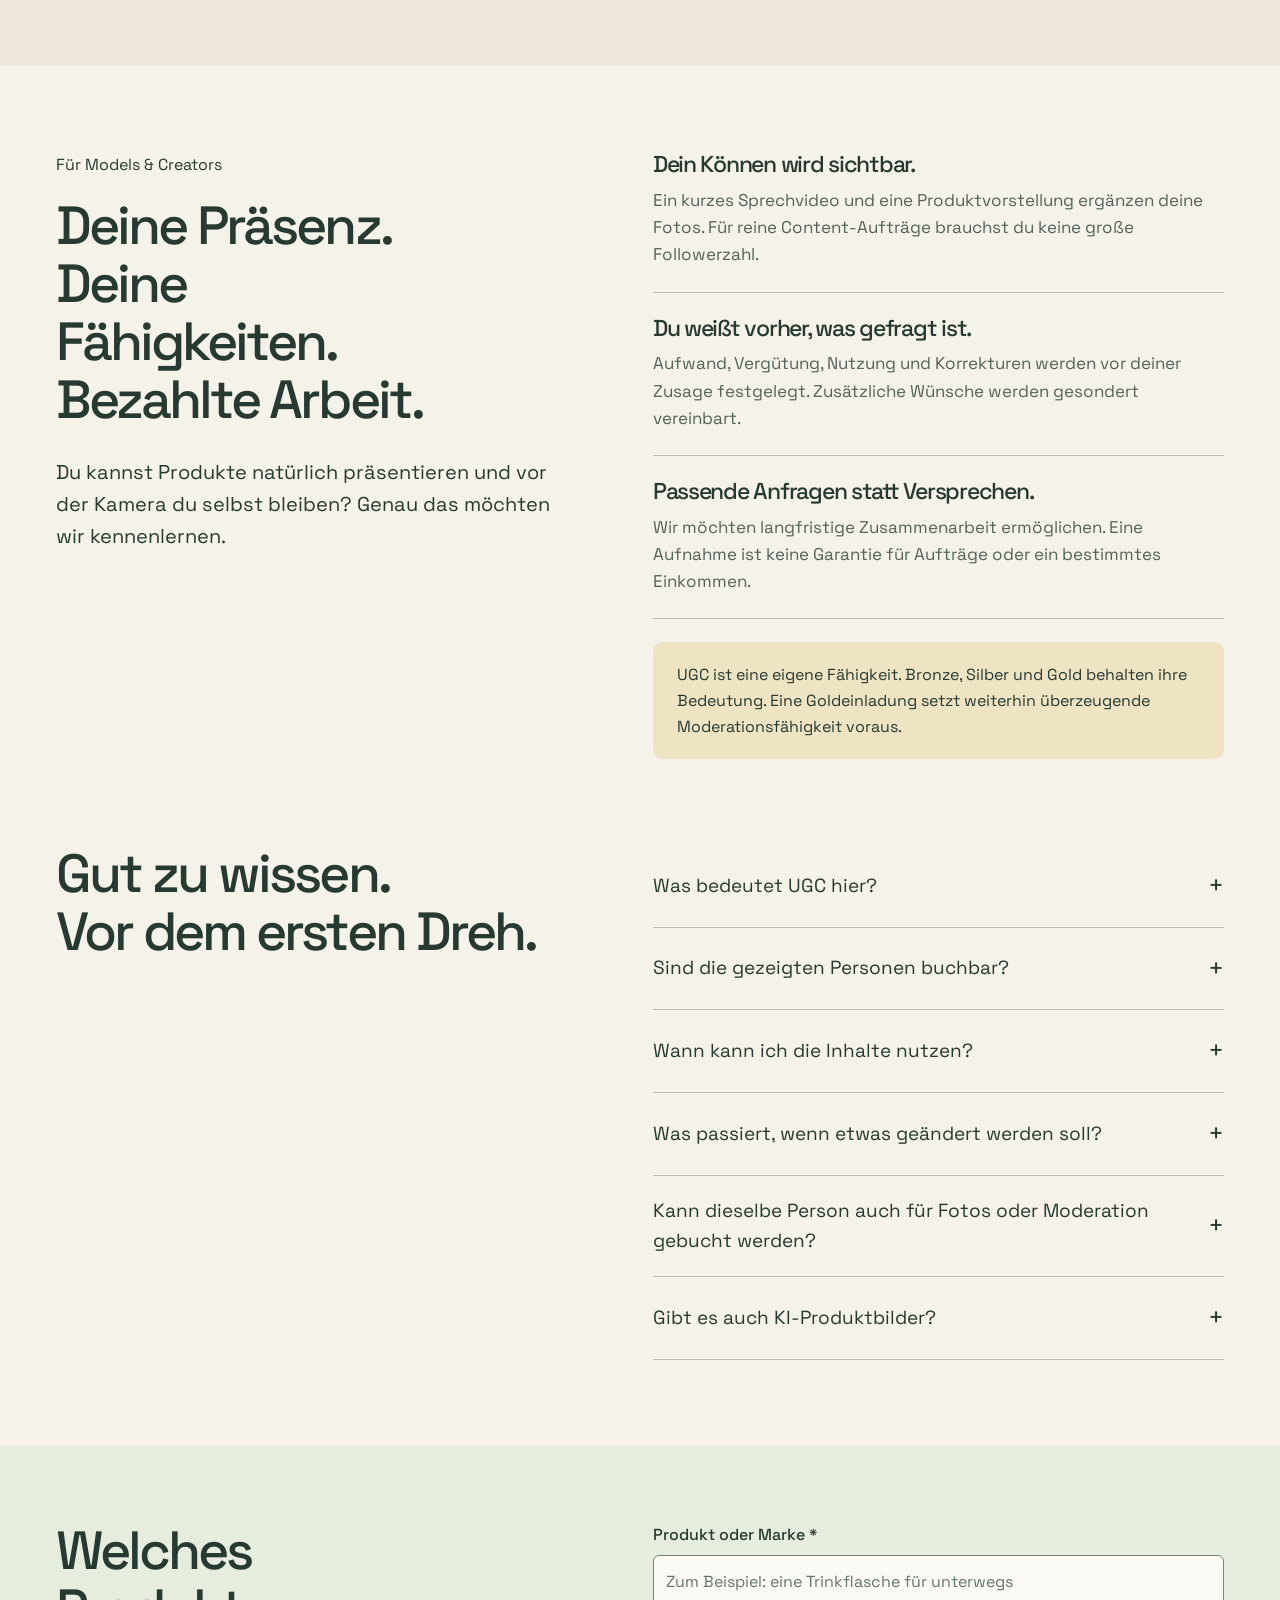
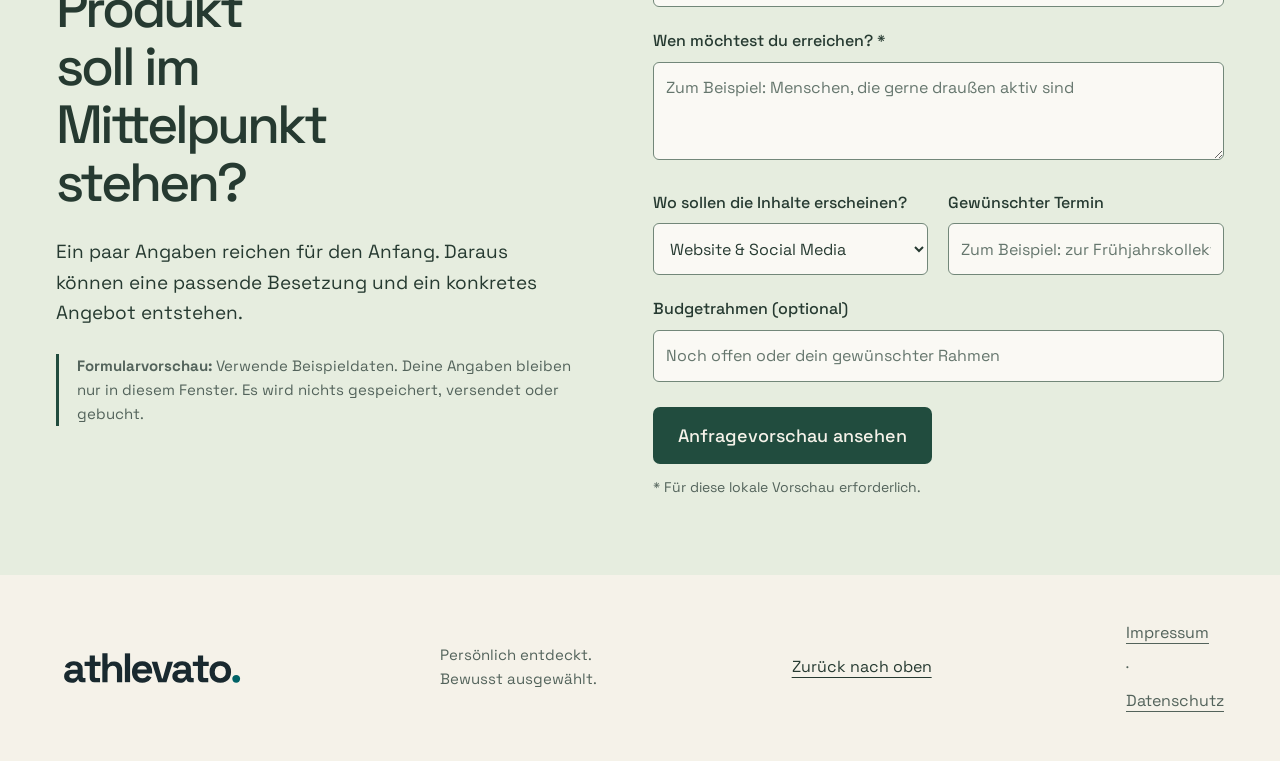
==== commit 2efa7bc3: "Preview company and fitness UGC entry plus KI contact form" ====
--- a/athlevato/ugc/index.html
+++ b/athlevato/ugc/index.html
@@ -21,16 +21,16 @@
 <a class="skip" href="#main">Zum Inhalt springen</a>
 <div class="draft-ribbon"><strong>Entwurf zur Freigabe</strong> · Noch nicht buchbar · 15.11.2026</div>
 <header class="site-header wrap">
-<a class="wordmark" href="#top" aria-label="Athlevato – zum Anfang"><img src="[data-uri]" alt="Athlevato" width="235" height="65"></a>
-<nav aria-label="Seitennavigation"><a href="#angebot">Das Angebot</a><a href="#ablauf">Der Ablauf</a><a href="#creators">Für Creators</a><a class="nav-cta" href="#projekt">Projektidee</a></nav>
+<a class="wordmark" href="../" aria-label="Athlevato – Startseite"><img src="[data-uri]" alt="Athlevato" width="235" height="65"></a>
+<nav aria-label="Seitennavigation"><a href="../#unternehmen">Für Unternehmen</a><a href="#angebot">Das Angebot</a><a href="#ablauf">Der Ablauf</a><a href="#creators">Für Creators</a><a class="nav-cta" href="#projekt">Projektidee</a></nav>
 </header>
 <main id="main">
 <section class="hero wrap" aria-labelledby="hero-title">
-<div class="hero-copy"><p class="intro-label">Produktvideos für Social Media</p>
+<div class="hero-copy"><p class="intro-label">Fitness-UGC · Produktvideos für Social Media</p>
 <h1 id="hero-title">Dein Produkt.<br>Echte Momente.</h1>
-<p>Menschen machen sichtbar, was dein Produkt besonders macht. Mit natürlichen Kurzvideos, passenden Fotos und einer Geschichte, die zu deiner Marke passt.</p>
+<p>Echte Menschen probieren dein Produkt aus und erzählen in eigenen Worten, was sie daran erleben. Mit natürlichen Kurzvideos, passenden Fotos und einer Geschichte, die zu deiner Marke passt.</p>
 <div class="hero-actions"><a class="button" href="#angebot">Das Startpaket entdecken</a></div>
-<p class="sector">Für Sport, Outdoor und einen aktiven Alltag.</p></div>
+<p class="sector">Für Fitness, Sport und einen aktiven Alltag.</p></div>
 <div class="hero-visual"><div class="photo-duo">
 <figure><img src="[data-uri]" width="720" height="960" alt="Mara, eine fiktive KI-Beispielperson in salbeigrüner Sportkleidung, vollständig von Kopf bis Fuß."><figcaption>Mara · KI-Beispiel</figcaption></figure>
 <figure><img src="[data-uri]" width="720" height="960" alt="Noah, eine fiktive KI-Beispielperson in blauem Sportshirt und hellen Shorts, vollständig von Kopf bis Fuß."><figcaption>Noah · KI-Beispiel</figcaption></figure>
@@ -46,8 +46,8 @@
 <div class="deliverable"><span class="number" aria-hidden="true">4</span><div><h3>Vier passende Fotos</h3><p>Separat fotografierte Produkt- und Lifestyle-Motive. Blickwinkel und Motive stimmen wir vorher ab.</p></div></div>
 <div class="deliverable"><span class="number" aria-hidden="true">1</span><div><h3>Ein abgestimmter Auftritt</h3><p>Hochkantvideos in 9:16 mit Untertiteln, ausgewählte Person, abgestimmte Aussagen und eine gebündelte kreative Korrekturrunde.</p></div></div>
 </div></div>
-<div class="package-foot"><div><strong>Preis nach Briefing und bestätigter Besetzung.</strong><small>Der Entwurf enthält noch keinen festgelegten Preis.</small></div><a class="button gold" href="#projekt">Projektidee skizzieren</a></div>
-<details class="package-details"><summary>Was enthalten ist – und was wir vorher klären</summary><div><p><strong>Enthalten:</strong> gemeinsames Briefing, zwei abgestimmte Videoideen, Besetzungsvorschlag, Koordination, Schnitt, Untertitel und Lieferung als vier MP4-Dateien plus vier JPG-Fotos. Videoauflösung: 1080 × 1920 Pixel. Fotoformat und Zuschnitt werden mit dem Briefing festgelegt.</p><p><strong>Vor der Beauftragung:</strong> tatsächliche Besetzung, Honorar und Gesamtpreis, Liefertermin, Freigabe der Aussagen, Nutzungskanäle, Länder und Laufzeit sowie Produktversand und Rückgabe. Eine Buchung setzt bestätigte Produktionskapazität voraus.</p><p><strong>Separat vereinbaren:</strong> zusätzliche Konzepte, Formate, Rohmaterial, weitere kreative Korrekturen, Veröffentlichung auf Creator-Kanälen, Werbeschaltung und Vor-Ort-Produktion. Technische Abweichungen vom vereinbarten Briefing werden behoben.</p></div></details>
+<div class="package-foot"><div><strong>Pilotvorschlag: 1.290 € Gesamtpreis.</strong><small>Keine Umsatzsteuer gemäß § 19 UStG. Stand 15.11.2026. Verbindliches Angebot nach geklärter Besetzung und Produktionskosten.</small></div><a class="button gold" href="#projekt">Projektidee skizzieren</a></div>
+<details class="package-details"><summary>Was enthalten ist – und was wir vorher klären</summary><div><p><strong>Enthalten:</strong> gemeinsames Briefing, zwei abgestimmte Videoideen, Besetzungsvorschlag, Koordination, Schnitt, Untertitel und Lieferung als vier MP4-Dateien plus vier JPG-Fotos. Videoauflösung: 1080 × 1920 Pixel. Fotoformat und Zuschnitt werden mit dem Briefing festgelegt.</p><p><strong>Vor der Beauftragung:</strong> tatsächliche Besetzung, Honorar und Gesamtpreis, Liefertermin, Freigabe der Aussagen, Nutzungskanäle, Länder und Laufzeit sowie Produktversand und Rückgabe. Eine Buchung setzt bestätigte Produktionskapazität voraus.</p><p><strong>Nutzung im Pilotvorschlag:</strong> sechs Monate auf der Markenwebsite und den eigenen Social-Media-Kanälen ohne Werbeschaltung. Länder und Beginn werden vorab abgestimmt.</p><p><strong>Separat vereinbaren:</strong> zusätzliche Konzepte, Formate, Rohmaterial, weitere kreative Korrekturen, Veröffentlichung auf Creator-Kanälen, Werbeschaltung und Vor-Ort-Produktion. Technische Abweichungen vom vereinbarten Briefing werden behoben.</p></div></details>
 </div></section>
 
 <section class="section wrap" id="beispiel" aria-labelledby="example-title"><div class="section-head"><h2 id="example-title">Ein anderer Einstieg.<br>Eine neue Wirkung.</h2><p>So wird aus zwei Ideen ein kleines Set zum Ausprobieren. Wähle einen Einstieg und entdecke, wie sich die Geschichte verändert.</p></div>
@@ -58,7 +58,7 @@
 
 <section class="workflow" id="ablauf" aria-labelledby="workflow-title"><div class="wrap"><h2 id="workflow-title">Von deiner Idee<br>zu fertigen Inhalten.</h2><ol class="steps">
 <li><span class="step-num" aria-hidden="true">01</span><h3>Gemeinsam klären</h3><p>Produkt, Zielgruppe, Botschaft und Verwendung bilden das Briefing.</p></li>
-<li><span class="step-num" aria-hidden="true">02</span><h3>Passend besetzen</h3><p>Du siehst einen passenden Vorschlag mit echten Arbeitsproben. Umfang und Preis werden abgestimmt.</p></li>
+<li><span class="step-num" aria-hidden="true">02</span><h3>Passend besetzen</h3><p>Für den Piloten suchen wir eine passende Person und prüfen ihre Arbeitsproben. Umfang und Preis werden abgestimmt.</p></li>
 <li><span class="step-num" aria-hidden="true">03</span><h3>Zeigen & erklären</h3><p>Nach deiner Freigabe werden die vereinbarten Motive aufgenommen und geschnitten.</p></li>
 <li><span class="step-num" aria-hidden="true">04</span><h3>Prüfen & nutzen</h3><p>Du bündelst dein Feedback und erhältst die fertigen Dateien für die vereinbarte Nutzung.</p></li>
 </ol></div></section>
@@ -75,11 +75,11 @@
 </div></div></section>
 
 <section class="request-section" id="projekt" aria-labelledby="request-title"><div class="wrap request-grid"><div><h2 id="request-title">Welches Produkt<br>soll im<br>Mittelpunkt stehen?</h2><p class="lead">Ein paar Angaben reichen für den Anfang. Daraus können eine passende Besetzung und ein konkretes Angebot entstehen.</p><p class="request-note"><strong>Formularvorschau:</strong> Verwende Beispieldaten. Deine Angaben bleiben nur in diesem Fenster. Es wird nichts gespeichert, versendet oder gebucht.</p></div>
-<form id="project-form" autocomplete="off"><div class="form-grid"><label class="field full"><span>Produkt oder Marke *</span><input name="product" id="product" maxlength="150" placeholder="Zum Beispiel: eine Trinkflasche für unterwegs" required></label><label class="field full"><span>Wen möchtest du erreichen? *</span><textarea name="audience" id="audience" maxlength="500" placeholder="Zum Beispiel: Menschen, die gerne draußen aktiv sind" required></textarea></label><label class="field"><span>Wo sollen die Inhalte erscheinen?</span><select name="usage" id="usage"><option>Website &amp; Social Media</option><option>Bezahlte Social-Media-Werbung</option><option>Eigene Kanäle &amp; Werbung</option><option>Noch offen</option></select></label><label class="field"><span>Gewünschter Termin</span><input name="date" id="date" maxlength="100" placeholder="Zum Beispiel: zur Frühjahrskollektion"></label><label class="field full"><span>Budgetrahmen (optional)</span><input name="budget" id="budget" maxlength="100" placeholder="Noch offen oder dein gewünschter Rahmen"></label></div><div class="form-actions"><button class="button" type="submit">Anfragevorschau ansehen</button><p>* Für diese lokale Vorschau erforderlich.</p></div></form>
+<form id="project-form" autocomplete="off"><div class="form-grid"><label class="field full"><span>Produkt oder Marke *</span><input name="product" id="product" maxlength="150" placeholder="Zum Beispiel: eine Trinkflasche für unterwegs" required></label><label class="field full"><span>Wen möchtest du erreichen? *</span><textarea name="audience" id="audience" maxlength="500" placeholder="Zum Beispiel: Menschen, die gerne draußen aktiv sind" required></textarea></label><label class="field"><span>Wo sollen die Inhalte erscheinen?</span><select name="usage" id="usage"><option>Website &amp; Social Media</option><option>Bezahlte Social-Media-Werbung</option><option>Eigene Kanäle &amp; Werbung</option><option>Noch offen</option></select></label><label class="field"><span>Gewünschter Termin</span><input name="date" id="date" maxlength="100" placeholder="Zum Beispiel: zur Frühjahrskollektion"></label><label class="field full"><span>Budgetrahmen (optional)</span><input name="budget" id="budget" maxlength="100" placeholder="Noch offen oder dein gewünschter Rahmen"></label></div><div class="form-actions"><button class="button" type="submit" disabled>Anfragevorschau ansehen</button><p>* Für diese lokale Vorschau erforderlich.</p></div></form>
 </div></section>
 </main>
-<footer class="footer wrap"><img src="[data-uri]" width="190" height="53" alt="Athlevato"><p>Persönlich entdeckt.<br>Bewusst ausgewählt.</p><a href="#top">Zurück nach oben</a></footer>
-<dialog id="preview-dialog" aria-labelledby="preview-title" aria-describedby="preview-note"><button class="dialog-close" type="button" aria-label="Vorschau schließen" autofocus>×</button><h2 id="preview-title">Deine Projektidee</h2><p id="preview-note">So könnte die Anfrage zusammengefasst werden. Dies ist nur eine lokale Vorschau. Nichts wurde gesendet.</p><dl class="preview-list" id="preview-list"></dl><p><strong>Vorgeschlagenes Paket:</strong> eine Person, zwei Videoideen mit je zwei Einstiegen und vier Fotos. Preis, Besetzung, Termin und Nutzung bleiben abzustimmen.</p><div class="dialog-bottom"><button class="button ghost" type="button" id="edit-preview">Angaben bearbeiten</button></div></dialog>
+<footer class="footer wrap"><img src="[data-uri]" width="190" height="53" alt="Athlevato"><p>Persönlich entdeckt.<br>Bewusst ausgewählt.</p><a href="#top">Zurück nach oben</a><p><a href="../impressum.html">Impressum</a> · <a href="../datenschutz.html">Datenschutz</a></p></footer>
+<dialog id="preview-dialog" aria-labelledby="preview-title" aria-describedby="preview-note"><button class="dialog-close" type="button" aria-label="Vorschau schließen" autofocus>×</button><h2 id="preview-title">Deine Projektidee</h2><p id="preview-note">So könnte die Anfrage zusammengefasst werden. Dies ist nur eine lokale Vorschau. Nichts wurde gesendet.</p><dl class="preview-list" id="preview-list"></dl><p><strong>Vorgeschlagenes Paket:</strong> eine Person, zwei Videoideen mit je zwei Einstiegen und vier Fotos. Besetzung, Kosten, Termin und Nutzungsdetails bleiben vor einer Beauftragung zu bestätigen. Es gilt der oben beschriebene Pilotvorschlag.</p><div class="dialog-bottom"><button class="button ghost" type="button" id="edit-preview">Angaben bearbeiten</button></div></dialog>
 <script>const openings = {
   daily: {a: '„Was kommt mit, wenn ich draußen unterwegs bin?“', b: '„Ein Blick auf das Produkt, das heute mitkommt.“'},
   detail: {a: '„Schauen wir uns dieses Detail einmal genauer an.“', b: '„So sieht das Produkt aus der Nähe aus.“'}
@@ -92,6 +92,7 @@
   });
 });
 const form = document.getElementById('project-form');
+form.querySelector('[type=submit]').disabled=false;
 const dialog = document.getElementById('preview-dialog');
 const preview = document.getElementById('preview-list');
 let returnFocus;
@@ -99,6 +100,8 @@
   event.preventDefault();
   if (!form.reportValidity()) return;
   returnFocus = document.activeElement;
+  for (const field of form.querySelectorAll('input,textarea')) field.value=field.value.trim();
+  if (!form.reportValidity()) return;
   const data = new FormData(form);
   const rows = [['Produkt / Marke', data.get('product')], ['Zielgruppe', data.get('audience')], ['Verwendung', data.get('usage')], ['Termin', data.get('date') || 'Noch offen'], ['Budgetrahmen', data.get('budget') || 'Noch offen']];
   preview.replaceChildren();
